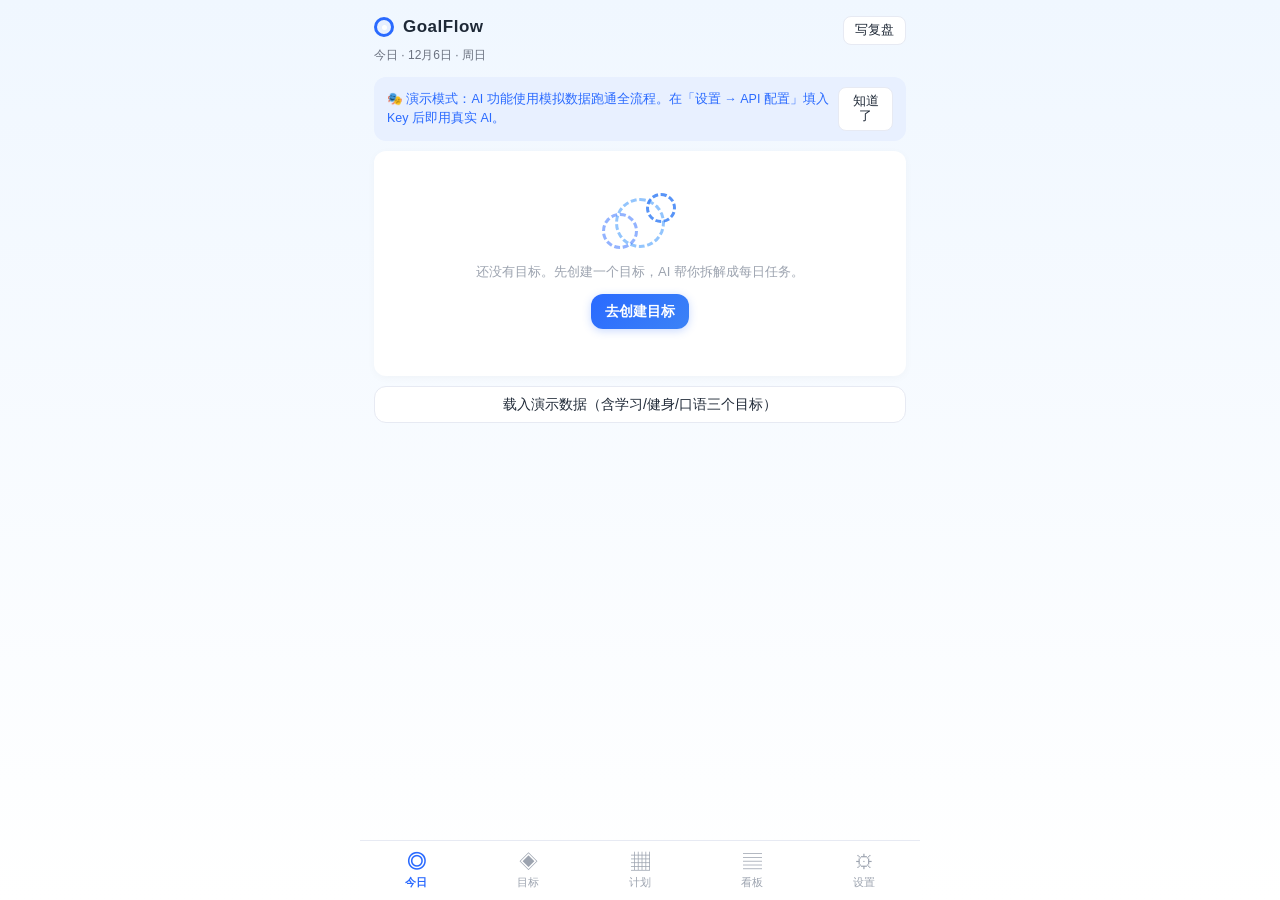
==== index.html @ cd8dea6f "GoalFlow v1.3.1：多目标管理 + 每日任务聚合 + AI 动态调整 PWA - 五页结构：今日聚合 / 多目标管理 / 计划 / 看板 / 设置 - AI：阶段大纲 + 滚动 7 天计划" ====
<!DOCTYPE html>
<html lang="zh-CN">
<head>
  <meta charset="UTF-8">
  <meta name="viewport" content="width=device-width, initial-scale=1, viewport-fit=cover">
  <meta name="theme-color" content="#4f6ef7">
  <meta name="description" content="GoalFlow 目标流：多目标管理 + 每日任务聚合 + AI 动态调整，数据只存本机">
  <link rel="manifest" href="./manifest.json">
  <link rel="apple-touch-icon" href="./icons/apple-touch-icon.png">
  <title>目标流 GoalFlow</title>
  <link rel="stylesheet" href="./css/style.css">
</head>
<body>
  <main id="app">

    <!-- 今日：聚合所有目标的每日任务 -->
    <section class="page active" id="page-today">
      <header class="page-head brand-head">
        <div class="brand-row"><span class="brand-logo"></span><span class="brand-name">GoalFlow</span></div>
        <p class="brand-sub">今日 · <span id="today-sub"></span></p>
        <button class="btn ghost sm head-action" data-action="open-review">写复盘</button>
      </header>
      <div class="page-body" id="today-body"></div>
    </section>

    <!-- 目标：多目标管理 -->
    <section class="page" id="page-goals">
      <header class="page-head brand-head">
        <div class="brand-row"><span class="brand-logo"></span><span class="brand-name">GoalFlow</span></div>
        <p class="brand-sub">目标 · 管理你的多个目标，每一步都算数 ✨</p>
        <button class="btn primary sm head-action" data-action="new-goal">＋ 新建</button>
      </header>
      <div class="seg" id="goal-seg"></div>
      <div class="page-body" id="goals-body"></div>
    </section>

    <!-- 计划：按日期查看 / 手动编辑 / AI 优化 -->
    <section class="page" id="page-plan">
      <header class="page-head brand-head">
        <div class="brand-row"><span class="brand-logo"></span><span class="brand-name">GoalFlow</span></div>
        <p class="brand-sub">计划 · 按日期查看与调整任务</p>
        <button class="btn primary sm head-action" data-action="add-task">＋ 任务</button>
      </header>
      <div id="plan-nav"></div>
      <div class="page-body" id="plan-body"></div>
    </section>

    <!-- 看板：全局汇总 / 分目标 / 对比 -->
    <section class="page" id="page-stats">
      <header class="page-head brand-head">
        <div class="brand-row"><span class="brand-logo"></span><span class="brand-name">GoalFlow</span></div>
        <p class="brand-sub">看板 · 进度与完成率一览（本地计算）</p>
      </header>
      <div class="page-body" id="stats-body"></div>
    </section>

    <!-- 设置 -->
    <section class="page" id="page-settings">
      <header class="page-head brand-head">
        <div class="brand-row"><span class="brand-logo"></span><span class="brand-name">GoalFlow</span></div>
        <p class="brand-sub">设置 · 预算、AI 与本地数据</p>
      </header>
      <div class="page-body" id="settings-body"></div>
    </section>
  </main>

  <!-- 目标详情（全屏覆盖层） -->
  <section id="goal-detail" class="overlay hidden">
    <header class="detail-head">
      <button class="icon-btn" data-action="close-detail">‹ 返回</button>
      <span class="detail-head-title">目标详情</span>
      <button class="icon-btn" data-action="edit-goal" id="detail-edit-btn">编辑</button>
    </header>
    <div class="page-body" id="detail-body"></div>
  </section>

  <!-- AI 调整预览（全屏覆盖层） -->
  <section id="adjust-preview" class="overlay hidden">
    <header class="detail-head">
      <button class="icon-btn" data-action="close-ap">‹ 返回</button>
      <span class="detail-head-title">🔧 AI 调整预览</span>
    </header>
    <div class="page-body" id="ap-body"></div>
    <div class="ap-footer" id="ap-footer"></div>
  </section>

  <!-- 弹窗与提示 -->
  <div id="modal-mask" class="modal-mask hidden"><div class="modal" id="modal-box"></div></div>
  <div id="toast" class="toast hidden"></div>
  <input type="file" id="import-file" accept=".json,application/json" class="hidden">

  <nav class="tabbar" id="tabbar">
    <button data-action="tab" data-page="today" class="active"><span class="ic">◎</span><span>今日</span></button>
    <button data-action="tab" data-page="goals"><span class="ic">◈</span><span>目标</span></button>
    <button data-action="tab" data-page="plan"><span class="ic">▦</span><span>计划</span></button>
    <button data-action="tab" data-page="stats"><span class="ic">▤</span><span>看板</span></button>
    <button data-action="tab" data-page="settings"><span class="ic">⚙</span><span>设置</span></button>
  </nav>

  <script src="./js/store.js"></script>
  <script src="./js/rules.js"></script>
  <script src="./js/aggregate.js"></script>
  <script src="./js/ai.js"></script>
  <script src="./js/adjust.js"></script>
  <script src="./js/chart.js"></script>
  <script src="./js/app.js"></script>
</body>
</html>
---- css/style.css ----
/* ==========================================================
 * style.css —— GoalFlow 全部样式
 * 移动优先 / CSS 变量主题 / 底部 tabbar / 卡片风格
 * ========================================================== */

:root {
  --bg: #f4f6fb;
  --bg-grad: linear-gradient(180deg, #F0F7FF 0%, #FFFFFF 100%);
  --card: #ffffff;
  --text: #1f2937;
  --muted: #6b7280;
  --faint: #9ca3af;
  --line: #e7eaf3;
  --brand: #2A6AFF;
  --brand-2: #3B82F6;
  --brand-weak: #E8F0FF;
  --ok: #22c55e;
  --warn: #f59e0b;
  --danger: #ff4d4f;
  --shadow: 0 2px 8px rgba(0, 0, 0, 0.03);
  --radius: 12px;
}

* { box-sizing: border-box; -webkit-tap-highlight-color: transparent; }
html, body { margin: 0; padding: 0; }
body {
  background: var(--bg-grad);
  background-attachment: fixed;
  color: var(--text);
  font: 15px/1.55 -apple-system, "PingFang SC", "Microsoft YaHei", sans-serif;
}
button { font-family: inherit; }

/* ---------- 页面骨架 ---------- */
#app { max-width: 560px; margin: 0 auto; }
.page { display: none; padding: 14px 14px 96px; }
.page.active { display: block; }

.page-head {
  display: flex; align-items: flex-start; justify-content: space-between;
  margin-bottom: 12px;
}
.page-head h1 { margin: 0; font-size: 22px; }
.page-head .sub { margin: 2px 0 0; color: var(--muted); font-size: 12.5px; }
.page-body > * + * { margin-top: 10px; }

/* ---------- 品牌 Header ---------- */
.brand-head { display: block; position: relative; padding-right: 0; }
.brand-row { display: flex; align-items: center; gap: 9px; }
.brand-logo {
  width: 20px; height: 20px; border-radius: 50%;
  border: 3px solid var(--brand);
  background: var(--brand-weak);
  position: relative; flex-shrink: 0;
}
.brand-logo::after {
  content: ''; position: absolute; inset: 0; margin: auto;
  width: 5px; height: 5px; border-radius: 50%; background: #ffffff;
}
.brand-name { font-size: 17px; font-weight: 700; color: #1F2937; letter-spacing: .5px; }
.brand-sub { margin: 6px 0 0; font-size: 12px; color: #6B7280; }
.brand-head .head-action { position: absolute; right: 0; top: 2px; }

/* ---------- 底部导航 ---------- */
.tabbar {
  position: fixed; left: 0; right: 0; bottom: 0; z-index: 70;
  display: flex; justify-content: space-around;
  max-width: 560px; margin: 0 auto;
  background: rgba(255, 255, 255, .96);
  border-top: 1px solid var(--line);
  padding: 6px 0 calc(6px + env(safe-area-inset-bottom));
}
.tabbar button {
  flex: 1; border: 0; background: none; cursor: pointer;
  display: flex; flex-direction: column; align-items: center; gap: 1px;
  color: var(--faint); font-size: 11px; padding: 4px 0;
}
.tabbar button .ic { font-size: 19px; line-height: 1.2; }
.tabbar button.active { color: var(--brand); font-weight: 600; }

/* ---------- 通用组件 ---------- */
.card {
  background: var(--card); border-radius: var(--radius);
  box-shadow: var(--shadow); padding: 13px 14px;
}
.card h3 { margin: 0 0 8px; font-size: 14.5px; }
.card .card-sub { color: var(--muted); font-size: 12px; margin: -4px 0 8px; }

.btn {
  border: 0; border-radius: 12px; cursor: pointer;
  padding: 9px 14px; font-size: 14px; line-height: 1.2;
  background: var(--brand-weak); color: var(--brand); font-weight: 600;
  transition: transform .12s ease, opacity .12s ease, filter .12s ease;
}
.btn.primary {
  background: linear-gradient(135deg, #2A6AFF 0%, #3B82F6 100%);
  color: #fff;
  box-shadow: 0 2px 8px rgba(42, 106, 255, .25);
}
.btn.ok { background: #e7f8ee; color: #15803d; }
.btn.danger { background: #fdeaea; color: var(--danger); }
.btn.ghost { background: #fff; border: 1px solid var(--line); color: var(--text); font-weight: 500; }
.btn.sm { padding: 6px 11px; font-size: 12.5px; border-radius: 8px; }
.btn.block { display: block; width: 100%; text-align: center; }
.btn:disabled { opacity: .45; cursor: default; }
.btn:hover { filter: brightness(1.04); }
.btn:active { opacity: .8; transform: scale(.98); }
.btn-row { display: flex; gap: 8px; flex-wrap: wrap; }
.btn-row .btn { flex: 1; }

.icon-btn {
  border: 0; background: none; color: var(--brand); cursor: pointer;
  font-size: 14px; padding: 6px 4px;
}

.chip {
  display: inline-flex; align-items: center; gap: 4px;
  border: 1px solid var(--line); background: #fff; color: var(--muted);
  border-radius: 999px; padding: 4px 11px; font-size: 12px; cursor: pointer;
}
.chip.active { background: var(--brand-weak); border-color: var(--brand); color: var(--brand); font-weight: 600; }
.chip-row { display: flex; gap: 7px; flex-wrap: wrap; }

.seg { display: flex; background: #e9edf7; border-radius: 10px; padding: 3px; margin-bottom: 12px; }
.seg button {
  flex: 1; border: 0; background: none; color: var(--muted);
  padding: 7px 0; font-size: 13px; border-radius: 8px; cursor: pointer;
}
.seg button.active { background: #fff; color: var(--text); font-weight: 600; box-shadow: var(--shadow); }

.tag {
  display: inline-block; padding: 1.5px 8px; border-radius: 6px;
  font-size: 11px; background: #f1f4fb; color: var(--muted); white-space: nowrap;
}

.dot { display: inline-block; width: 8px; height: 8px; border-radius: 50%; margin-right: 5px; vertical-align: 1px; }

/* ---------- 进度条 ---------- */
.bar { height: 8px; border-radius: 99px; background: #edf0f8; overflow: hidden; }
.bar > i { display: block; height: 100%; border-radius: 99px; background: var(--brand); transition: width .3s; }
.bar.ok > i { background: var(--ok); }
.bar.warn > i { background: var(--warn); }
.bar.danger > i { background: var(--danger); }

.bar-row { display: flex; align-items: center; gap: 8px; font-size: 12px; color: var(--muted); }
.bar-row .bar { flex: 1; }
.bar-row .val { min-width: 38px; text-align: right; font-variant-numeric: tabular-nums; }

/* 今日预算条 */
.budget-bar { padding: 11px 14px; }
.budget-head { display: flex; justify-content: space-between; font-size: 12.5px; color: var(--muted); margin-bottom: 7px; }
.budget-head b { color: var(--text); font-size: 13px; }

/* ---------- 任务卡 ---------- */
.task-card {
  background: var(--card); border-radius: var(--radius); box-shadow: var(--shadow);
  padding: 11px 13px;
}
.task-card.done-state { opacity: .72; }
.task-top { display: flex; align-items: center; gap: 6px; font-size: 12px; color: var(--muted); margin-bottom: 5px; flex-wrap: wrap; }
.task-top .goal-name { color: var(--text); font-weight: 600; }
.task-title { font-size: 15px; font-weight: 600; margin: 0 0 3px; }
.task-card.done-state .task-title { text-decoration: line-through; color: var(--muted); }
.task-desc { color: var(--muted); font-size: 12.5px; margin: 0 0 8px; }
.task-status { display: flex; gap: 8px; }
.st-btn {
  flex: 1; border: 1.5px solid var(--line); background: #fff; border-radius: 9px;
  padding: 6px 0; font-size: 14px; cursor: pointer; color: var(--faint);
}
.st-btn.on-done { border-color: var(--ok); background: #e7f8ee; color: #15803d; font-weight: 700; transform: scale(1.02); }
.st-btn.on-partial { border-color: var(--warn); background: #fdeeca; color: #92600a; font-weight: 700; transform: scale(1.02); }
.st-btn.on-missed { border-color: var(--danger); background: #fddcdc; color: #b91c1c; font-weight: 700; transform: scale(1.02); }

.group-title {
  display: flex; align-items: center; gap: 6px;
  font-size: 12.5px; color: var(--muted); font-weight: 600;
  margin: 14px 0 -2px;
}

/* ---------- 汇总条 / 统计 ---------- */
.sum-bar { display: flex; text-align: center; padding: 11px 4px; }
.sum-bar > div { flex: 1; }
.sum-bar b { display: block; font-size: 16.5px; }
.sum-bar span { font-size: 11px; color: var(--muted); }

.stat-grid { display: grid; grid-template-columns: repeat(3, 1fr); gap: 9px; }
.stat-grid .cell { background: var(--card); border-radius: 12px; box-shadow: var(--shadow); padding: 10px 6px; text-align: center; }
.stat-grid .cell b { display: block; font-size: 17px; }
.stat-grid .cell span { font-size: 11px; color: var(--muted); }

/* 提示条 */
.notice {
  border-radius: 12px; padding: 10px 13px; font-size: 12.5px; line-height: 1.5;
  display: flex; align-items: center; justify-content: space-between; gap: 8px;
}
.notice.warn { background: #fdf3e0; color: #92600a; }
.notice.danger { background: #fdeaea; color: #b91c1c; }
.notice.info { background: var(--brand-weak); color: var(--brand); }

/* ---------- 空状态：三环几何占位图 ---------- */
.empty { text-align: center; color: var(--faint); padding: 34px 10px; font-size: 13px; }
.empty .big {
  font-size: 0; display: block; position: relative;
  width: 50px; height: 50px; margin: 0 auto 14px;
  border: 3px dashed #93C5FD; border-radius: 50%;
}
.empty .big::before {
  content: ''; position: absolute; left: -16px; top: 12px;
  width: 30px; height: 30px;
  border: 3px dashed var(--brand); border-radius: 50%; opacity: .5;
}
.empty .big::after {
  content: ''; position: absolute; right: -14px; top: -8px;
  width: 24px; height: 24px;
  border: 3px dashed var(--brand-2); border-radius: 50%; opacity: .85;
}

/* ---------- 目标卡 ---------- */
.goal-card { display: flex; gap: 12px; align-items: center; cursor: pointer; }
.goal-ring { width: 52px; height: 52px; border-radius: 50%; display: flex; align-items: center; justify-content: center; flex-shrink: 0; position: relative; }
.goal-ring i { font-style: normal; font-size: 12.5px; font-weight: 700; color: var(--text); }
.goal-main { flex: 1; min-width: 0; }
.goal-title { font-weight: 700; font-size: 15px; margin: 0 0 3px; white-space: nowrap; overflow: hidden; text-overflow: ellipsis; }
.goal-meta { font-size: 12px; color: var(--muted); display: flex; gap: 8px; flex-wrap: wrap; }

/* ---------- 计划页 ---------- */
.plan-nav { display: flex; align-items: center; gap: 8px; margin-bottom: 12px; }
.plan-nav .date {
  flex: 1; text-align: center; font-weight: 700; font-size: 15px; cursor: pointer;
}
.plan-nav .icon-btn { font-size: 18px; padding: 4px 10px; }
.task-row { display: flex; align-items: center; gap: 8px; }
.task-row .task-card { flex: 1; min-width: 0; }
.row-ops { display: flex; flex-direction: column; gap: 4px; }
.row-ops button {
  border: 1px solid var(--line); background: #fff; color: var(--muted);
  border-radius: 7px; font-size: 11px; padding: 3px 7px; cursor: pointer; white-space: nowrap;
}
.week-head { display: flex; gap: 4px; margin-bottom: 4px; }
.week-head button {
  flex: 1; border: 1px solid var(--line); background: #fff; border-radius: 9px;
  padding: 6px 0; font-size: 11.5px; color: var(--muted); cursor: pointer;
}
.week-head button.active { border-color: var(--brand); color: var(--brand); font-weight: 700; background: var(--brand-weak); }
.week-head button b { display: block; font-size: 14px; color: var(--text); }
.week-head button.active b { color: var(--brand); }

/* ---------- 看板 ---------- */
.chart-box { position: relative; height: 170px; }
.chart-tip {
  position: absolute; transform: translate(-50%, -130%);
  background: rgba(31, 41, 55, .92); color: #fff; font-size: 11px;
  padding: 3px 8px; border-radius: 7px; pointer-events: none; white-space: nowrap; display: none; z-index: 5;
}
.range-row { display: flex; gap: 6px; justify-content: flex-end; margin: 4px 0 6px; }
.goal-mini { display: flex; align-items: center; gap: 10px; padding: 9px 0; border-top: 1px solid var(--line); }
.goal-mini:first-of-type { border-top: 0; }
.goal-mini .info { flex: 1; min-width: 0; }
.goal-mini .name { font-size: 13.5px; font-weight: 600; margin-bottom: 3px; white-space: nowrap; overflow: hidden; text-overflow: ellipsis; }

/* ---------- 目标详情覆盖层 ---------- */
.overlay {
  position: fixed; top: 0; left: 0; right: 0; bottom: 0; z-index: 60;
  background: var(--bg-grad);
  background-attachment: fixed;
  max-width: 560px; margin: 0 auto; overflow-y: auto; display: none;
}
.overlay.show { display: block; animation: fadein .18s ease; }
.overlay .page-body { padding: 12px 14px 90px; }
.detail-head {
  position: sticky; top: 0; z-index: 5;
  display: flex; align-items: center; justify-content: space-between;
  background: rgba(244, 246, 251, .96); padding: 10px 12px; border-bottom: 1px solid var(--line);
}
.detail-head-title { font-weight: 700; font-size: 15px; }

.milestone { display: flex; gap: 9px; padding: 8px 0; border-top: 1px solid var(--line); align-items: flex-start; }
.milestone:first-of-type { border-top: 0; }
.milestone .ms-check {
  width: 20px; height: 20px; border-radius: 50%; border: 2px solid var(--line);
  flex-shrink: 0; cursor: pointer; margin-top: 2px; text-align: center; line-height: 17px; font-size: 12px; color: #fff;
}
.milestone.done .ms-check { background: var(--ok); border-color: var(--ok); }
.milestone.done .ms-title { text-decoration: line-through; color: var(--muted); }
.ms-title { font-weight: 600; font-size: 14px; margin: 0; }
.ms-detail { margin: 1px 0 0; font-size: 12px; color: var(--muted); }
.ms-date { font-size: 11px; color: var(--faint); }

/* ---------- 日志时间线 ---------- */
.log-item { border-top: 1px solid var(--line); padding: 9px 0; }
.log-item:first-of-type { border-top: 0; }
.log-head { display: flex; justify-content: space-between; gap: 8px; font-size: 13px; }
.log-head .scope { color: var(--muted); font-size: 11.5px; }
.log-summary { color: var(--muted); font-size: 12px; margin: 2px 0 4px; }
.log-state { font-size: 11px; padding: 1px 7px; border-radius: 6px; white-space: nowrap; }
.log-state.applied { background: #e7f8ee; color: #15803d; }
.log-state.rejected { background: #f1f4fb; color: var(--muted); }
.log-state.undone { background: #fdf3e0; color: #92600a; }

/* ---------- 弹窗 ---------- */
.modal-mask {
  position: fixed; top: 0; left: 0; right: 0; bottom: 0; z-index: 80; background: rgba(17, 24, 39, .45);
  display: flex; align-items: flex-end; justify-content: center;
}
.modal {
  background: #fff; width: 100%; max-width: 560px;
  border-radius: 18px 18px 0 0; padding: 16px 16px calc(18px + env(safe-area-inset-bottom));
  max-height: 88vh; overflow-y: auto;
}
.modal h2 { margin: 0 0 12px; font-size: 16.5px; }
.modal .close-x {
  position: sticky; float: right; top: 0; border: 0; background: none;
  font-size: 20px; color: var(--faint); cursor: pointer; line-height: 1;
}
@media (min-width: 640px) {
  .modal-mask { align-items: center; }
  .modal { border-radius: 16px; }
}

/* 表单 */
.form-item { margin-bottom: 11px; }
.form-item > label { display: block; font-size: 12.5px; color: var(--muted); margin-bottom: 4px; font-weight: 600; }
.form-item input, .form-item select, .form-item textarea {
  width: 100%; border: 1.5px solid var(--line); border-radius: 10px;
  padding: 9px 11px; font-size: 14px; font-family: inherit; background: #fff; color: var(--text);
}
.form-item textarea { resize: vertical; min-height: 60px; }
.form-item input:focus, .form-item select:focus, .form-item textarea:focus {
  outline: none; border-color: var(--brand);
}
.form-2col { display: grid; grid-template-columns: 1fr 1fr; gap: 10px; }
.form-hint { font-size: 11.5px; color: var(--faint); margin-top: 3px; }
.form-hint.warn { color: var(--warn); font-weight: 600; }
.check-row { display: flex; align-items: center; gap: 8px; font-size: 13.5px; }
.check-row input { width: auto; }
.radio-row { display: flex; gap: 7px; flex-wrap: wrap; }
.radio-row .chip.active { background: var(--brand); border-color: var(--brand); color: #fff; }

/* 预览变更列表 */
.preview-item { display: flex; gap: 9px; padding: 9px 0; border-top: 1px solid var(--line); align-items: flex-start; }
.preview-item:first-of-type { border-top: 0; }
.preview-item input { margin-top: 4px; width: auto; }
.preview-item .p-icon { font-size: 17px; }
.preview-item .p-text { font-size: 13.5px; font-weight: 600; }
.preview-item .p-detail { font-size: 11.5px; color: var(--muted); margin-top: 1px; }
.preview-item .p-reason { font-size: 11.5px; color: var(--brand); margin-top: 2px; }

/* ---------- Toast ---------- */
.toast {
  position: fixed; bottom: 110px; left: 50%; transform: translateX(-50%);
  background: rgba(31, 41, 55, .92); color: #fff; font-size: 13px;
  padding: 9px 18px; border-radius: 99px; z-index: 99; white-space: nowrap;
  max-width: 86vw; overflow: hidden; text-overflow: ellipsis;
}
.toast.err { background: rgba(185, 28, 28, .95); }

.hidden { display: none !important; }

/* 复盘摘要 */
.review-sum { font-size: 12.5px; color: var(--muted); }
.review-sum b { color: var(--text); }

/* 复盘卡（今日页末尾）与任务卡形成视觉区分 */
#today-body > .card:last-child { background: #F8FAFC; border: 1px solid #EDF2F7; }

/* ---------- v1.1 交互补充 ---------- */
.task-card { cursor: pointer; }
.st-btn.done-main { border-color: var(--ok); color: #15803d; font-weight: 700; background: #f2fbf6; }
.st-btn.done-main.on-done { background: #d9f5e4; }
.st-btn.more-btn { color: var(--muted); }

.step-ind {
  font-size: 12px; color: var(--brand); font-weight: 700;
  background: var(--brand-weak); border-radius: 8px; padding: 6px 10px; margin-bottom: 12px;
}

.action-sheet .as-item {
  display: block; width: 100%; text-align: left;
  border: 0; border-top: 1px solid var(--line); background: #fff;
  padding: 13px 6px; font-size: 15px; cursor: pointer; color: var(--text);
}
.action-sheet .as-item:first-of-type { border-top: 0; }
.action-sheet .as-item.danger { color: var(--danger); }

.lock-tag { background: #f5f3ff !important; color: #7c3aed !important; }

.detail-status-row { display: flex; gap: 7px; flex-wrap: wrap; margin-bottom: 4px; }
.detail-status-row .chip { padding: 7px 13px; font-size: 13px; }
.detail-status-row .chip.active { background: var(--brand); border-color: var(--brand); color: #fff; }

/* AI 调整预览页：整体高于 tabbar（底部操作按钮不被遮挡） */
#adjust-preview { z-index: 80; }
#adjust-preview .page-body { padding-bottom: 110px; }

/* ---------- AI 调整预览页 ---------- */
.ap-footer {
  position: fixed; left: 0; right: 0; bottom: 0; z-index: 75;
  max-width: 560px; margin: 0 auto;
  background: #fff; border-top: 1px solid var(--line);
  padding: 10px 14px calc(10px + env(safe-area-inset-bottom));
}
.ap-footer .btn-row { gap: 7px; }
.ap-footer .btn { padding: 10px 6px; font-size: 13px; }
.ap-banner {
  border-radius: 12px; padding: 10px 13px; font-size: 12.5px; line-height: 1.6;
  background: #eef3ff; color: #2c4bd8; border: 1px solid #c9d6ff;
}
.ap-change {
  background: var(--card); border-radius: var(--radius); box-shadow: var(--shadow);
  padding: 12px 13px;
}
.ap-change .p-detail { margin: 4px 0 0; }
.ap-change-type { font-size: 11px; padding: 1px 8px; border-radius: 6px; background: var(--brand-weak); color: var(--brand); font-weight: 600; }
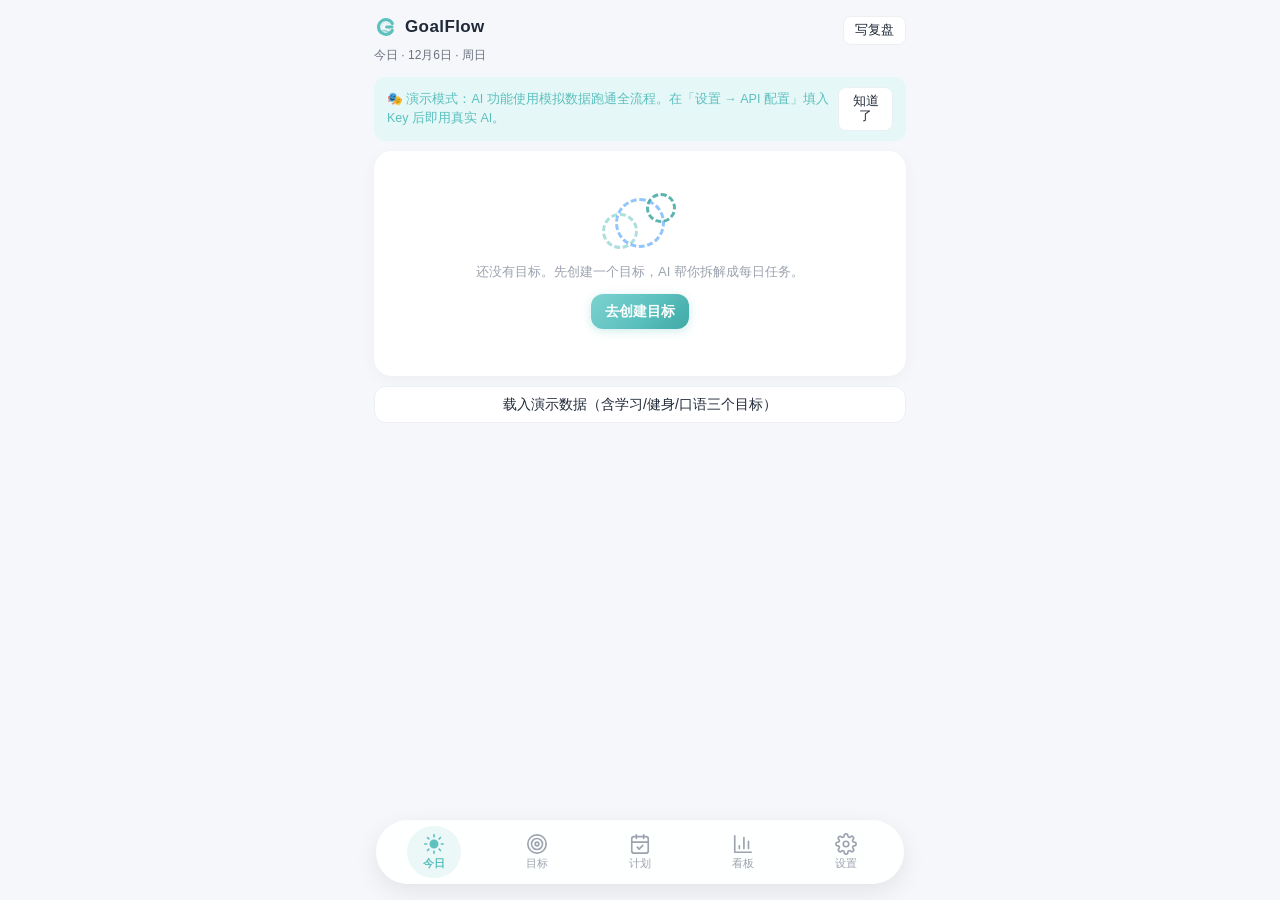
==== commit 0081b5a7: "v2.0.0：全局 UI 美化（青色品牌 + 悬浮胶囊导航） 1. 全局背景改浅冷灰 #F5F7FA，卡片 18px 圆角 + 弥散阴影，数字 tabular-nums 2. 品牌色系迁移青色（#5B" ====
--- a/index.html
+++ b/index.html
@@ -16,7 +16,7 @@
     <!-- 今日：聚合所有目标的每日任务 -->
     <section class="page active" id="page-today">
       <header class="page-head brand-head">
-        <div class="brand-row"><span class="brand-logo"></span><span class="brand-name">GoalFlow</span></div>
+        <div class="brand-row"><span class="brand-logo" aria-hidden="true"><svg viewBox="0 0 24 24" fill="none"><path d="M20 8.2A8 8 0 1 0 20 15.8" stroke="#5BC0BE" stroke-width="3.4" stroke-linecap="round"/><path d="M19.6 12H13.8" stroke="#5BC0BE" stroke-width="3.4" stroke-linecap="round"/><circle cx="13" cy="12" r="4.6" stroke="#5BC0BE" stroke-width="1.1" stroke-dasharray="0.9 1.7" opacity=".55"/><path d="M9.5 16.6q2-1.6 4 0t4 0" stroke="#5BC0BE" stroke-width="1.3" stroke-linecap="round" opacity=".75"/></svg></span><span class="brand-name">GoalFlow</span></div>
         <p class="brand-sub">今日 · <span id="today-sub"></span></p>
         <button class="btn ghost sm head-action" data-action="open-review">写复盘</button>
       </header>
@@ -26,7 +26,7 @@
     <!-- 目标：多目标管理 -->
     <section class="page" id="page-goals">
       <header class="page-head brand-head">
-        <div class="brand-row"><span class="brand-logo"></span><span class="brand-name">GoalFlow</span></div>
+        <div class="brand-row"><span class="brand-logo" aria-hidden="true"><svg viewBox="0 0 24 24" fill="none"><path d="M20 8.2A8 8 0 1 0 20 15.8" stroke="#5BC0BE" stroke-width="3.4" stroke-linecap="round"/><path d="M19.6 12H13.8" stroke="#5BC0BE" stroke-width="3.4" stroke-linecap="round"/><circle cx="13" cy="12" r="4.6" stroke="#5BC0BE" stroke-width="1.1" stroke-dasharray="0.9 1.7" opacity=".55"/><path d="M9.5 16.6q2-1.6 4 0t4 0" stroke="#5BC0BE" stroke-width="1.3" stroke-linecap="round" opacity=".75"/></svg></span><span class="brand-name">GoalFlow</span></div>
         <p class="brand-sub">目标 · 管理你的多个目标，每一步都算数 ✨</p>
         <button class="btn primary sm head-action" data-action="new-goal">＋ 新建</button>
       </header>
@@ -37,7 +37,7 @@
     <!-- 计划：按日期查看 / 手动编辑 / AI 优化 -->
     <section class="page" id="page-plan">
       <header class="page-head brand-head">
-        <div class="brand-row"><span class="brand-logo"></span><span class="brand-name">GoalFlow</span></div>
+        <div class="brand-row"><span class="brand-logo" aria-hidden="true"><svg viewBox="0 0 24 24" fill="none"><path d="M20 8.2A8 8 0 1 0 20 15.8" stroke="#5BC0BE" stroke-width="3.4" stroke-linecap="round"/><path d="M19.6 12H13.8" stroke="#5BC0BE" stroke-width="3.4" stroke-linecap="round"/><circle cx="13" cy="12" r="4.6" stroke="#5BC0BE" stroke-width="1.1" stroke-dasharray="0.9 1.7" opacity=".55"/><path d="M9.5 16.6q2-1.6 4 0t4 0" stroke="#5BC0BE" stroke-width="1.3" stroke-linecap="round" opacity=".75"/></svg></span><span class="brand-name">GoalFlow</span></div>
         <p class="brand-sub">计划 · 按日期查看与调整任务</p>
         <button class="btn primary sm head-action" data-action="add-task">＋ 任务</button>
       </header>
@@ -48,7 +48,7 @@
     <!-- 看板：全局汇总 / 分目标 / 对比 -->
     <section class="page" id="page-stats">
       <header class="page-head brand-head">
-        <div class="brand-row"><span class="brand-logo"></span><span class="brand-name">GoalFlow</span></div>
+        <div class="brand-row"><span class="brand-logo" aria-hidden="true"><svg viewBox="0 0 24 24" fill="none"><path d="M20 8.2A8 8 0 1 0 20 15.8" stroke="#5BC0BE" stroke-width="3.4" stroke-linecap="round"/><path d="M19.6 12H13.8" stroke="#5BC0BE" stroke-width="3.4" stroke-linecap="round"/><circle cx="13" cy="12" r="4.6" stroke="#5BC0BE" stroke-width="1.1" stroke-dasharray="0.9 1.7" opacity=".55"/><path d="M9.5 16.6q2-1.6 4 0t4 0" stroke="#5BC0BE" stroke-width="1.3" stroke-linecap="round" opacity=".75"/></svg></span><span class="brand-name">GoalFlow</span></div>
         <p class="brand-sub">看板 · 进度与完成率一览（本地计算）</p>
       </header>
       <div class="page-body" id="stats-body"></div>
@@ -57,7 +57,7 @@
     <!-- 设置 -->
     <section class="page" id="page-settings">
       <header class="page-head brand-head">
-        <div class="brand-row"><span class="brand-logo"></span><span class="brand-name">GoalFlow</span></div>
+        <div class="brand-row"><span class="brand-logo" aria-hidden="true"><svg viewBox="0 0 24 24" fill="none"><path d="M20 8.2A8 8 0 1 0 20 15.8" stroke="#5BC0BE" stroke-width="3.4" stroke-linecap="round"/><path d="M19.6 12H13.8" stroke="#5BC0BE" stroke-width="3.4" stroke-linecap="round"/><circle cx="13" cy="12" r="4.6" stroke="#5BC0BE" stroke-width="1.1" stroke-dasharray="0.9 1.7" opacity=".55"/><path d="M9.5 16.6q2-1.6 4 0t4 0" stroke="#5BC0BE" stroke-width="1.3" stroke-linecap="round" opacity=".75"/></svg></span><span class="brand-name">GoalFlow</span></div>
         <p class="brand-sub">设置 · 预算、AI 与本地数据</p>
       </header>
       <div class="page-body" id="settings-body"></div>
@@ -90,11 +90,43 @@
   <input type="file" id="import-file" accept=".json,application/json" class="hidden">
 
   <nav class="tabbar" id="tabbar">
-    <button data-action="tab" data-page="today" class="active"><span class="ic">◎</span><span>今日</span></button>
-    <button data-action="tab" data-page="goals"><span class="ic">◈</span><span>目标</span></button>
-    <button data-action="tab" data-page="plan"><span class="ic">▦</span><span>计划</span></button>
-    <button data-action="tab" data-page="stats"><span class="ic">▤</span><span>看板</span></button>
-    <button data-action="tab" data-page="settings"><span class="ic">⚙</span><span>设置</span></button>
+    <button data-action="tab" data-page="today" class="active" aria-label="今日">
+      <svg class="nav-ic" viewBox="0 0 24 24" fill="none" stroke="currentColor" stroke-width="1.8" stroke-linecap="round" stroke-linejoin="round" aria-hidden="true">
+        <circle cx="12" cy="12" r="4"/><path d="M12 2v2M12 20v2M4.93 4.93l1.41 1.41M17.66 17.66l1.41 1.41M2 12h2M20 12h2M6.34 17.66l-1.41 1.41M19.07 4.93l-1.41 1.41"/>
+        <circle class="solid" cx="12" cy="12" r="3.4" fill="currentColor" stroke="none"/>
+      </svg>
+      <span>今日</span>
+    </button>
+    <button data-action="tab" data-page="goals" aria-label="目标">
+      <svg class="nav-ic" viewBox="0 0 24 24" fill="none" stroke="currentColor" stroke-width="1.8" stroke-linecap="round" stroke-linejoin="round" aria-hidden="true">
+        <circle cx="12" cy="12" r="10"/><circle cx="12" cy="12" r="6"/><circle cx="12" cy="12" r="2"/>
+        <circle class="solid" cx="12" cy="12" r="2.2" fill="currentColor" stroke="none"/>
+      </svg>
+      <span>目标</span>
+    </button>
+    <button data-action="tab" data-page="plan" aria-label="计划">
+      <svg class="nav-ic" viewBox="0 0 24 24" fill="none" stroke="currentColor" stroke-width="1.8" stroke-linecap="round" stroke-linejoin="round" aria-hidden="true">
+        <rect x="3" y="4" width="18" height="18" rx="2.5"/><path d="M16 2v4M8 2v4M3 10h18"/><path d="m9 15.5 2 2 4-4"/>
+        <rect class="solid" x="3" y="4" width="18" height="5.2" rx="2.5" fill="currentColor" stroke="none"/>
+      </svg>
+      <span>计划</span>
+    </button>
+    <button data-action="tab" data-page="stats" aria-label="看板">
+      <svg class="nav-ic" viewBox="0 0 24 24" fill="none" stroke="currentColor" stroke-width="1.8" stroke-linecap="round" stroke-linejoin="round" aria-hidden="true">
+        <path d="M3 3v18h18"/><path d="M18 17V9M13 17V5M8 17v-3"/>
+        <rect class="solid" x="6.6" y="13" width="2.8" height="4" rx="1" fill="currentColor" stroke="none"/>
+        <rect class="solid" x="11.6" y="4.5" width="2.8" height="12.5" rx="1" fill="currentColor" stroke="none"/>
+        <rect class="solid" x="16.6" y="8.5" width="2.8" height="8.5" rx="1" fill="currentColor" stroke="none"/>
+      </svg>
+      <span>看板</span>
+    </button>
+    <button data-action="tab" data-page="settings" aria-label="设置">
+      <svg class="nav-ic" viewBox="0 0 24 24" fill="none" stroke="currentColor" stroke-width="1.8" stroke-linecap="round" stroke-linejoin="round" aria-hidden="true">
+        <circle cx="12" cy="12" r="3"/><path d="M19.4 15a1.65 1.65 0 0 0 .33 1.82l.06.06a2 2 0 0 1-2.83 2.83l-.06-.06a1.65 1.65 0 0 0-1.82-.33 1.65 1.65 0 0 0-1 1.51V21a2 2 0 0 1-4 0v-.09A1.65 1.65 0 0 0 9 19.4a1.65 1.65 0 0 0-1.82.33l-.06.06a2 2 0 0 1-2.83-2.83l.06-.06a1.65 1.65 0 0 0 .33-1.82 1.65 1.65 0 0 0-1.51-1H3a2 2 0 0 1 0-4h.09A1.65 1.65 0 0 0 4.6 9a1.65 1.65 0 0 0-.33-1.82l-.06-.06a2 2 0 0 1 2.83-2.83l.06.06a1.65 1.65 0 0 0 1.82.33H9a1.65 1.65 0 0 0 1-1.51V3a2 2 0 0 1 4 0v.09a1.65 1.65 0 0 0 1 1.51 1.65 1.65 0 0 0 1.82-.33l.06-.06a2 2 0 0 1 2.83 2.83l-.06.06a1.65 1.65 0 0 0-.33 1.82V9a1.65 1.65 0 0 0 1.51 1H21a2 2 0 0 1 0 4h-.09a1.65 1.65 0 0 0-1.51 1z"/>
+        <circle class="solid" cx="12" cy="12" r="2.6" fill="currentColor" stroke="none"/>
+      </svg>
+      <span>设置</span>
+    </button>
   </nav>
 
   <script src="./js/store.js"></script>
--- a/css/style.css
+++ b/css/style.css
@@ -4,37 +4,39 @@
  * ========================================================== */
 
 :root {
-  --bg: #f4f6fb;
-  --bg-grad: linear-gradient(180deg, #F0F7FF 0%, #FFFFFF 100%);
+  --bg: #F5F7FA;
   --card: #ffffff;
-  --text: #1f2937;
-  --muted: #6b7280;
-  --faint: #9ca3af;
-  --line: #e7eaf3;
-  --brand: #2A6AFF;
-  --brand-2: #3B82F6;
-  --brand-weak: #E8F0FF;
+  --text: #1F2937;
+  --muted: #6B7280;
+  --faint: #9CA3AF;
+  --line: #ECF0F5;
+  --brand: #5BC0BE;
+  --brand-2: #3FA8A5;
+  --brand-3: #7DD3D0;
+  --brand-weak: #E6F7F7;
   --ok: #22c55e;
   --warn: #f59e0b;
   --danger: #ff4d4f;
-  --shadow: 0 2px 8px rgba(0, 0, 0, 0.03);
-  --radius: 12px;
+  --shadow: 0 4px 16px rgba(0, 0, 0, 0.04);
+  --shadow-float: 0 8px 24px rgba(0, 0, 0, 0.08);
+  --radius: 18px;
 }
 
 * { box-sizing: border-box; -webkit-tap-highlight-color: transparent; }
 html, body { margin: 0; padding: 0; }
 body {
-  background: var(--bg-grad);
-  background-attachment: fixed;
+  background: var(--bg);
   color: var(--text);
   font: 15px/1.55 -apple-system, "PingFang SC", "Microsoft YaHei", sans-serif;
+  font-variant-numeric: tabular-nums;
 }
 button { font-family: inherit; }
 
 /* ---------- 页面骨架 ---------- */
 #app { max-width: 560px; margin: 0 auto; }
-.page { display: none; padding: 14px 14px 96px; }
+.page { display: none; padding: 14px 14px 150px; }
 .page.active { display: block; }
+#page-today { padding-bottom: 240px; } /* 为悬浮统计条 + 胶囊导航留空间 */
 
 .page-head {
   display: flex; align-items: flex-start; justify-content: space-between;
@@ -48,35 +50,44 @@
 .brand-head { display: block; position: relative; padding-right: 0; }
 .brand-row { display: flex; align-items: center; gap: 9px; }
 .brand-logo {
-  width: 20px; height: 20px; border-radius: 50%;
-  border: 3px solid var(--brand);
-  background: var(--brand-weak);
-  position: relative; flex-shrink: 0;
-}
-.brand-logo::after {
-  content: ''; position: absolute; inset: 0; margin: auto;
-  width: 5px; height: 5px; border-radius: 50%; background: #ffffff;
-}
-.brand-name { font-size: 17px; font-weight: 700; color: #1F2937; letter-spacing: .5px; }
+  width: 22px; height: 22px; flex-shrink: 0;
+  display: flex; align-items: center; justify-content: center;
+}
+.brand-logo svg { width: 22px; height: 22px; display: block; }
+.brand-name { font-size: 17px; font-weight: 700; color: #1F2937; letter-spacing: .4px; }
 .brand-sub { margin: 6px 0 0; font-size: 12px; color: #6B7280; }
 .brand-head .head-action { position: absolute; right: 0; top: 2px; }
 
-/* ---------- 底部导航 ---------- */
+/* ---------- 底部悬浮胶囊导航 ---------- */
 .tabbar {
-  position: fixed; left: 0; right: 0; bottom: 0; z-index: 70;
-  display: flex; justify-content: space-around;
-  max-width: 560px; margin: 0 auto;
-  background: rgba(255, 255, 255, .96);
-  border-top: 1px solid var(--line);
-  padding: 6px 0 calc(6px + env(safe-area-inset-bottom));
+  position: fixed; left: 16px; right: 16px; bottom: calc(16px + env(safe-area-inset-bottom));
+  z-index: 70;
+  max-width: 528px; margin: 0 auto; height: 64px;
+  display: flex; align-items: center; justify-content: space-around;
+  background: rgba(255, 255, 255, 0.9);
+  -webkit-backdrop-filter: blur(10px);
+  backdrop-filter: blur(10px);
+  border: 0;
+  border-radius: 999px;
+  box-shadow: var(--shadow-float);
+  padding: 0 6px;
 }
 .tabbar button {
-  flex: 1; border: 0; background: none; cursor: pointer;
-  display: flex; flex-direction: column; align-items: center; gap: 1px;
-  color: var(--faint); font-size: 11px; padding: 4px 0;
-}
-.tabbar button .ic { font-size: 19px; line-height: 1.2; }
-.tabbar button.active { color: var(--brand); font-weight: 600; }
+  flex: 0 1 auto; border: 0; background: none; cursor: pointer;
+  display: flex; flex-direction: column; align-items: center; gap: 2px;
+  color: var(--faint); font-size: 10.5px; padding: 7px 16px;
+  border-radius: 999px;
+  transition: background .18s ease, color .18s ease;
+}
+.tabbar .nav-ic { width: 22px; height: 22px; display: block; }
+.tabbar .nav-ic .solid { opacity: 0; transition: opacity .15s ease; }
+.tabbar button.active {
+  color: var(--brand);
+  font-weight: 600;
+  background: rgba(91, 192, 190, 0.12);
+}
+.tabbar button.active .nav-ic .solid { opacity: 1; }
+.tabbar button:active { transform: scale(.96); }
 
 /* ---------- 通用组件 ---------- */
 .card {
@@ -93,9 +104,9 @@
   transition: transform .12s ease, opacity .12s ease, filter .12s ease;
 }
 .btn.primary {
-  background: linear-gradient(135deg, #2A6AFF 0%, #3B82F6 100%);
+  background: linear-gradient(135deg, var(--brand-3) 0%, var(--brand) 55%, var(--brand-2) 100%);
   color: #fff;
-  box-shadow: 0 2px 8px rgba(42, 106, 255, .25);
+  box-shadow: 0 2px 10px rgba(91, 192, 190, .3);
 }
 .btn.ok { background: #e7f8ee; color: #15803d; }
 .btn.danger { background: #fdeaea; color: var(--danger); }
@@ -115,7 +126,7 @@
 
 .chip {
   display: inline-flex; align-items: center; gap: 4px;
-  border: 1px solid var(--line); background: #fff; color: var(--muted);
+  border: 1px solid #EDF1F6; background: #FBFCFE; color: var(--muted);
   border-radius: 999px; padding: 4px 11px; font-size: 12px; cursor: pointer;
 }
 .chip.active { background: var(--brand-weak); border-color: var(--brand); color: var(--brand); font-weight: 600; }
@@ -130,7 +141,7 @@
 
 .tag {
   display: inline-block; padding: 1.5px 8px; border-radius: 6px;
-  font-size: 11px; background: #f1f4fb; color: var(--muted); white-space: nowrap;
+  font-size: 11px; background: #F4F6FA; color: var(--muted); white-space: nowrap;
 }
 
 .dot { display: inline-block; width: 8px; height: 8px; border-radius: 50%; margin-right: 5px; vertical-align: 1px; }
@@ -156,7 +167,7 @@
   background: var(--card); border-radius: var(--radius); box-shadow: var(--shadow);
   padding: 11px 13px;
 }
-.task-card.done-state { opacity: .72; }
+.task-card.done-state { opacity: .6; }
 .task-top { display: flex; align-items: center; gap: 6px; font-size: 12px; color: var(--muted); margin-bottom: 5px; flex-wrap: wrap; }
 .task-top .goal-name { color: var(--text); font-weight: 600; }
 .task-title { font-size: 15px; font-weight: 600; margin: 0 0 3px; }
@@ -179,12 +190,23 @@
 
 /* ---------- 汇总条 / 统计 ---------- */
 .sum-bar { display: flex; text-align: center; padding: 11px 4px; }
+/* 今日页统计栏：悬浮在导航胶囊上方的胶囊卡 */
+#today-body > .card.sum-bar {
+  position: fixed; left: 16px; right: 16px;
+  bottom: calc(16px + env(safe-area-inset-bottom) + 76px);
+  max-width: 528px; margin: 0 auto; z-index: 66;
+  border-radius: 999px; padding: 9px 6px;
+  box-shadow: var(--shadow-float);
+  background: rgba(255, 255, 255, .95);
+  -webkit-backdrop-filter: blur(10px);
+  backdrop-filter: blur(10px);
+}
 .sum-bar > div { flex: 1; }
 .sum-bar b { display: block; font-size: 16.5px; }
 .sum-bar span { font-size: 11px; color: var(--muted); }
 
 .stat-grid { display: grid; grid-template-columns: repeat(3, 1fr); gap: 9px; }
-.stat-grid .cell { background: var(--card); border-radius: 12px; box-shadow: var(--shadow); padding: 10px 6px; text-align: center; }
+.stat-grid .cell { background: linear-gradient(165deg, #FFFFFF 0%, #F2F8F9 100%); border-radius: 16px; box-shadow: var(--shadow); padding: 11px 6px; text-align: center; }
 .stat-grid .cell b { display: block; font-size: 17px; }
 .stat-grid .cell span { font-size: 11px; color: var(--muted); }
 
@@ -261,8 +283,7 @@
 /* ---------- 目标详情覆盖层 ---------- */
 .overlay {
   position: fixed; top: 0; left: 0; right: 0; bottom: 0; z-index: 60;
-  background: var(--bg-grad);
-  background-attachment: fixed;
+  background: var(--bg);
   max-width: 560px; margin: 0 auto; overflow-y: auto; display: none;
 }
 .overlay.show { display: block; animation: fadein .18s ease; }
@@ -321,14 +342,18 @@
 .form-item { margin-bottom: 11px; }
 .form-item > label { display: block; font-size: 12.5px; color: var(--muted); margin-bottom: 4px; font-weight: 600; }
 .form-item input, .form-item select, .form-item textarea {
-  width: 100%; border: 1.5px solid var(--line); border-radius: 10px;
+  width: 100%; border: 1.5px solid var(--line); border-radius: 12px;
   padding: 9px 11px; font-size: 14px; font-family: inherit; background: #fff; color: var(--text);
 }
+.form-item input, .form-item select { min-height: 42px; }
 .form-item textarea { resize: vertical; min-height: 60px; }
 .form-item input:focus, .form-item select:focus, .form-item textarea:focus {
   outline: none; border-color: var(--brand);
 }
 .form-2col { display: grid; grid-template-columns: 1fr 1fr; gap: 10px; }
+/* 窄屏对齐修复：grid 子项允许收缩，select/input 不因默认 min-width 溢出 */
+.form-2col > * { min-width: 0; }
+.form-2col .form-item input, .form-2col .form-item select { width: 100%; min-width: 0; }
 .form-hint { font-size: 11.5px; color: var(--faint); margin-top: 3px; }
 .form-hint.warn { color: var(--warn); font-weight: 600; }
 .check-row { display: flex; align-items: center; gap: 8px; font-size: 13.5px; }
@@ -361,13 +386,34 @@
 .review-sum b { color: var(--text); }
 
 /* 复盘卡（今日页末尾）与任务卡形成视觉区分 */
-#today-body > .card:last-child { background: #F8FAFC; border: 1px solid #EDF2F7; }
+#today-body > .card:last-child { background: #F8FAFC; }
 
 /* ---------- v1.1 交互补充 ---------- */
-.task-card { cursor: pointer; }
-.st-btn.done-main { border-color: var(--ok); color: #15803d; font-weight: 700; background: #f2fbf6; }
-.st-btn.done-main.on-done { background: #d9f5e4; }
+.task-card { cursor: pointer; position: relative; }
+/* 完成主按钮：未打卡为中性灰白，打卡后才变绿，避免状态歧义 */
+.st-btn.done-main { border-color: var(--line); color: var(--muted); font-weight: 600; background: #fff; }
+.st-btn.done-main.on-done { border-color: var(--ok); background: #d9f5e4; color: #15803d; }
 .st-btn.more-btn { color: var(--muted); }
+.st-btn:active { transform: scale(.97); }
+
+/* 打卡状态与卡片外观联动：角标 + 左侧色条 */
+.task-badge {
+  position: absolute; top: 10px; right: 10px;
+  font-size: 11px; font-weight: 700; padding: 2px 9px; border-radius: 999px;
+}
+.task-badge.ok { background: #e7f8ee; color: #15803d; }
+.task-badge.warn { background: #fdf3e0; color: #92600a; }
+.task-badge.miss { background: #fdeaea; color: #b91c1c; }
+.task-card.st-partial { border-left: 3px solid var(--warn); }
+.task-card.st-missed { border-left: 3px solid var(--danger); }
+.task-card.st-missed .task-title { text-decoration: line-through; text-decoration-color: rgba(239, 68, 68, .55); }
+
+/* 复盘 AI 反馈 */
+.ai-reply {
+  margin-top: 9px; padding: 10px 12px; border-radius: 10px;
+  background: var(--brand-weak); color: #2c4bd8; font-size: 13px; line-height: 1.65;
+}
+.ai-reply b { color: var(--brand); }
 
 .step-ind {
   font-size: 12px; color: var(--brand); font-weight: 700;
@@ -388,9 +434,43 @@
 .detail-status-row .chip { padding: 7px 13px; font-size: 13px; }
 .detail-status-row .chip.active { background: var(--brand); border-color: var(--brand); color: #fff; }
 
-/* AI 调整预览页：整体高于 tabbar（底部操作按钮不被遮挡） */
+/* AI 荃整预览页：整体高于 tabbar（底部操作按钮不被遮挡） */
 #adjust-preview { z-index: 80; }
 #adjust-preview .page-body { padding-bottom: 110px; }
+
+/* ---------- v1.4 表单与详情页交互 ---------- */
+.card-head-row {
+  display: flex; align-items: center; justify-content: space-between; gap: 8px;
+  margin-bottom: 6px;
+}
+.card-head-row h3 { margin: 0; }
+.label-row {
+  display: flex; align-items: center; justify-content: space-between;
+  margin-bottom: 4px;
+}
+.label-row label { margin: 0; }
+.chip.xs { padding: 2px 9px; font-size: 11px; border-radius: 999px; }
+.milestone.current {
+  border-left: 3px solid var(--brand);
+  padding-left: 10px;
+  border-radius: 4px;
+  background: linear-gradient(90deg, rgba(91, 192, 190, .07), transparent);
+}
+
+/* 指标 ⓘ 注解 */
+.info-i {
+  display: inline-block; margin-left: 3px;
+  font-size: 10px; font-weight: 400; font-style: normal;
+  color: var(--faint); cursor: pointer;
+  border: 1px solid var(--faint); border-radius: 50%;
+  width: 14px; height: 14px; line-height: 12px; text-align: center;
+  vertical-align: 2px;
+}
+
+/* 精力维度：无数据行（浅灰占位） */
+.bar-row.dim .bar { background: #f3f5f9; }
+.bar-row.dim .val { color: var(--faint); }
+.bar-row.dim .bar > i { display: none; }
 
 /* ---------- AI 调整预览页 ---------- */
 .ap-footer {
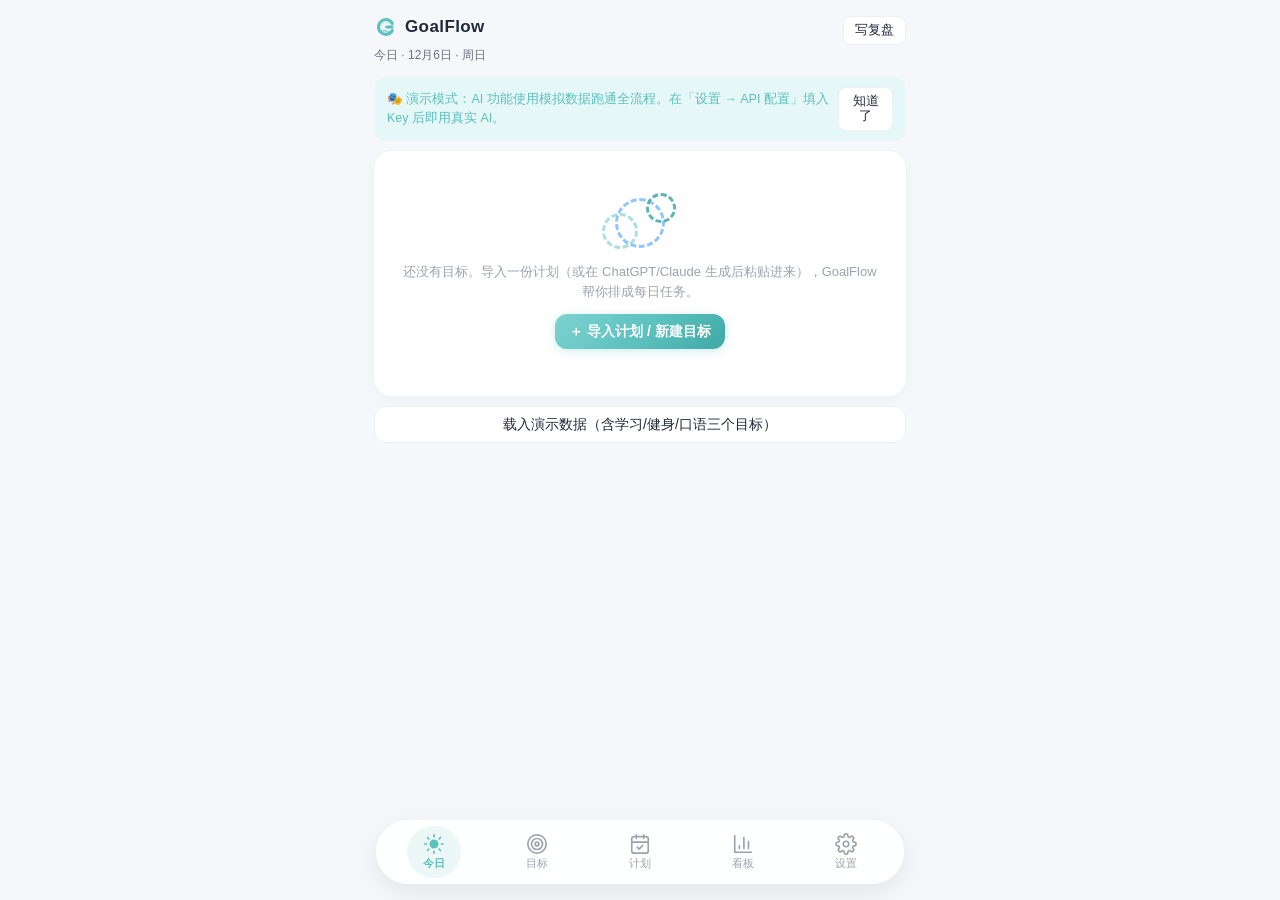
==== commit 3aa55526: "v2.1.0：粘贴导入外部 AI 计划（替换两步创建向导） - 新增 js/importer.js：外部计划文本解析（Markdown 标题/列表、多格式日期与相对日期、时长、括号标注、类型推断）+ " ====
--- a/index.html
+++ b/index.html
@@ -84,6 +84,16 @@
     <div class="ap-footer" id="ap-footer"></div>
   </section>
 
+  <!-- 计划导入预览（全屏覆盖层）：解析结果微调后导入 -->
+  <section id="import-preview" class="overlay hidden">
+    <header class="detail-head">
+      <button class="icon-btn" data-action="close-import-preview">‹ 返回</button>
+      <span class="detail-head-title">📥 导入预览</span>
+    </header>
+    <div class="page-body" id="ip-body"></div>
+    <div class="ap-footer" id="ip-footer"></div>
+  </section>
+
   <!-- 弹窗与提示 -->
   <div id="modal-mask" class="modal-mask hidden"><div class="modal" id="modal-box"></div></div>
   <div id="toast" class="toast hidden"></div>
@@ -132,6 +142,7 @@
   <script src="./js/store.js"></script>
   <script src="./js/rules.js"></script>
   <script src="./js/aggregate.js"></script>
+  <script src="./js/importer.js"></script>
   <script src="./js/ai.js"></script>
   <script src="./js/adjust.js"></script>
   <script src="./js/chart.js"></script>
--- a/css/style.css
+++ b/css/style.css
@@ -173,6 +173,9 @@
 .task-title { font-size: 15px; font-weight: 600; margin: 0 0 3px; }
 .task-card.done-state .task-title { text-decoration: line-through; color: var(--muted); }
 .task-desc { color: var(--muted); font-size: 12.5px; margin: 0 0 8px; }
+/* 长文本防溢出：导入的外部计划常含长段落，标题与描述统一截断 */
+.task-title { display: -webkit-box; -webkit-line-clamp: 2; -webkit-box-orient: vertical; overflow: hidden; }
+.task-desc { display: -webkit-box; -webkit-line-clamp: 3; -webkit-box-orient: vertical; overflow: hidden; }
 .task-status { display: flex; gap: 8px; }
 .st-btn {
   flex: 1; border: 1.5px solid var(--line); background: #fff; border-radius: 9px;
@@ -311,6 +314,7 @@
 .log-item { border-top: 1px solid var(--line); padding: 9px 0; }
 .log-item:first-of-type { border-top: 0; }
 .log-head { display: flex; justify-content: space-between; gap: 8px; font-size: 13px; }
+.log-head > span:first-child { min-width: 0; overflow: hidden; text-overflow: ellipsis; white-space: nowrap; }
 .log-head .scope { color: var(--muted); font-size: 11.5px; }
 .log-summary { color: var(--muted); font-size: 12px; margin: 2px 0 4px; }
 .log-state { font-size: 11px; padding: 1px 7px; border-radius: 6px; white-space: nowrap; }
@@ -370,12 +374,15 @@
 .preview-item .p-detail { font-size: 11.5px; color: var(--muted); margin-top: 1px; }
 .preview-item .p-reason { font-size: 11.5px; color: var(--brand); margin-top: 2px; }
 
-/* ---------- Toast ---------- */
+/* ---------- Toast ----------
+ * 顶部悬浮：原 bottom:110px 会盖住今日页悬浮统计胶囊与弹窗底部警示文案
+ */
 .toast {
-  position: fixed; bottom: 110px; left: 50%; transform: translateX(-50%);
+  position: fixed; top: calc(70px + env(safe-area-inset-top)); left: 50%; transform: translateX(-50%);
   background: rgba(31, 41, 55, .92); color: #fff; font-size: 13px;
   padding: 9px 18px; border-radius: 99px; z-index: 99; white-space: nowrap;
   max-width: 86vw; overflow: hidden; text-overflow: ellipsis;
+  box-shadow: var(--shadow-float);
 }
 .toast.err { background: rgba(185, 28, 28, .95); }
 
@@ -491,3 +498,35 @@
 }
 .ap-change .p-detail { margin: 4px 0 0; }
 .ap-change-type { font-size: 11px; padding: 1px 8px; border-radius: 6px; background: var(--brand-weak); color: var(--brand); font-weight: 600; }
+
+/* ---------- v2.1 粘贴导入计划 ---------- */
+/* 导入预览覆盖层：与 AI 调整预览同层级，底部按钮不被 tabbar 遮挡 */
+#import-preview { z-index: 80; }
+#import-preview .page-body { padding-bottom: 120px; }
+
+/* 粘贴区：给外部计划文本足够的可见高度 */
+#import-text { min-height: 150px; }
+
+/* 导入任务行：勾选 + 标题 + 行内三个下拉 */
+.ip-task {
+  background: var(--card); border-radius: var(--radius); box-shadow: var(--shadow);
+  padding: 10px 12px; display: flex; gap: 9px; align-items: flex-start;
+}
+.ip-task input[type="checkbox"] { margin-top: 4px; width: auto; flex-shrink: 0; }
+.ip-task .ip-main { flex: 1; min-width: 0; }
+.ip-task .ip-title { font-size: 13.5px; font-weight: 600; margin: 0 0 3px; }
+.ip-task .ip-desc { font-size: 11.5px; color: var(--muted); margin: 0 0 6px; display: -webkit-box; -webkit-line-clamp: 2; -webkit-box-orient: vertical; overflow: hidden; }
+.ip-fields { display: flex; gap: 6px; flex-wrap: wrap; }
+.ip-fields select {
+  flex: 1 1 0; min-width: 0; border: 1.5px solid var(--line); border-radius: 9px;
+  padding: 5px 6px; font-size: 12px; font-family: inherit; color: var(--text); background: #fff;
+}
+/* 日期下拉内容较长（“今天 9-13”），窄屏下给它更多宽度 */
+.ip-fields select[data-field="date"] { flex: 1.7 1 0; }
+.ip-task.off { opacity: .5; }
+
+/* 未识别行折叠区 */
+.ip-warn { border-radius: 12px; background: #fdf3e0; color: #92600a; font-size: 12px; padding: 9px 12px; }
+.ip-warn summary { cursor: pointer; font-weight: 600; }
+.ip-warn ul { margin: 6px 0 0; padding-left: 18px; }
+.ip-warn li { margin-bottom: 3px; word-break: break-all; }
